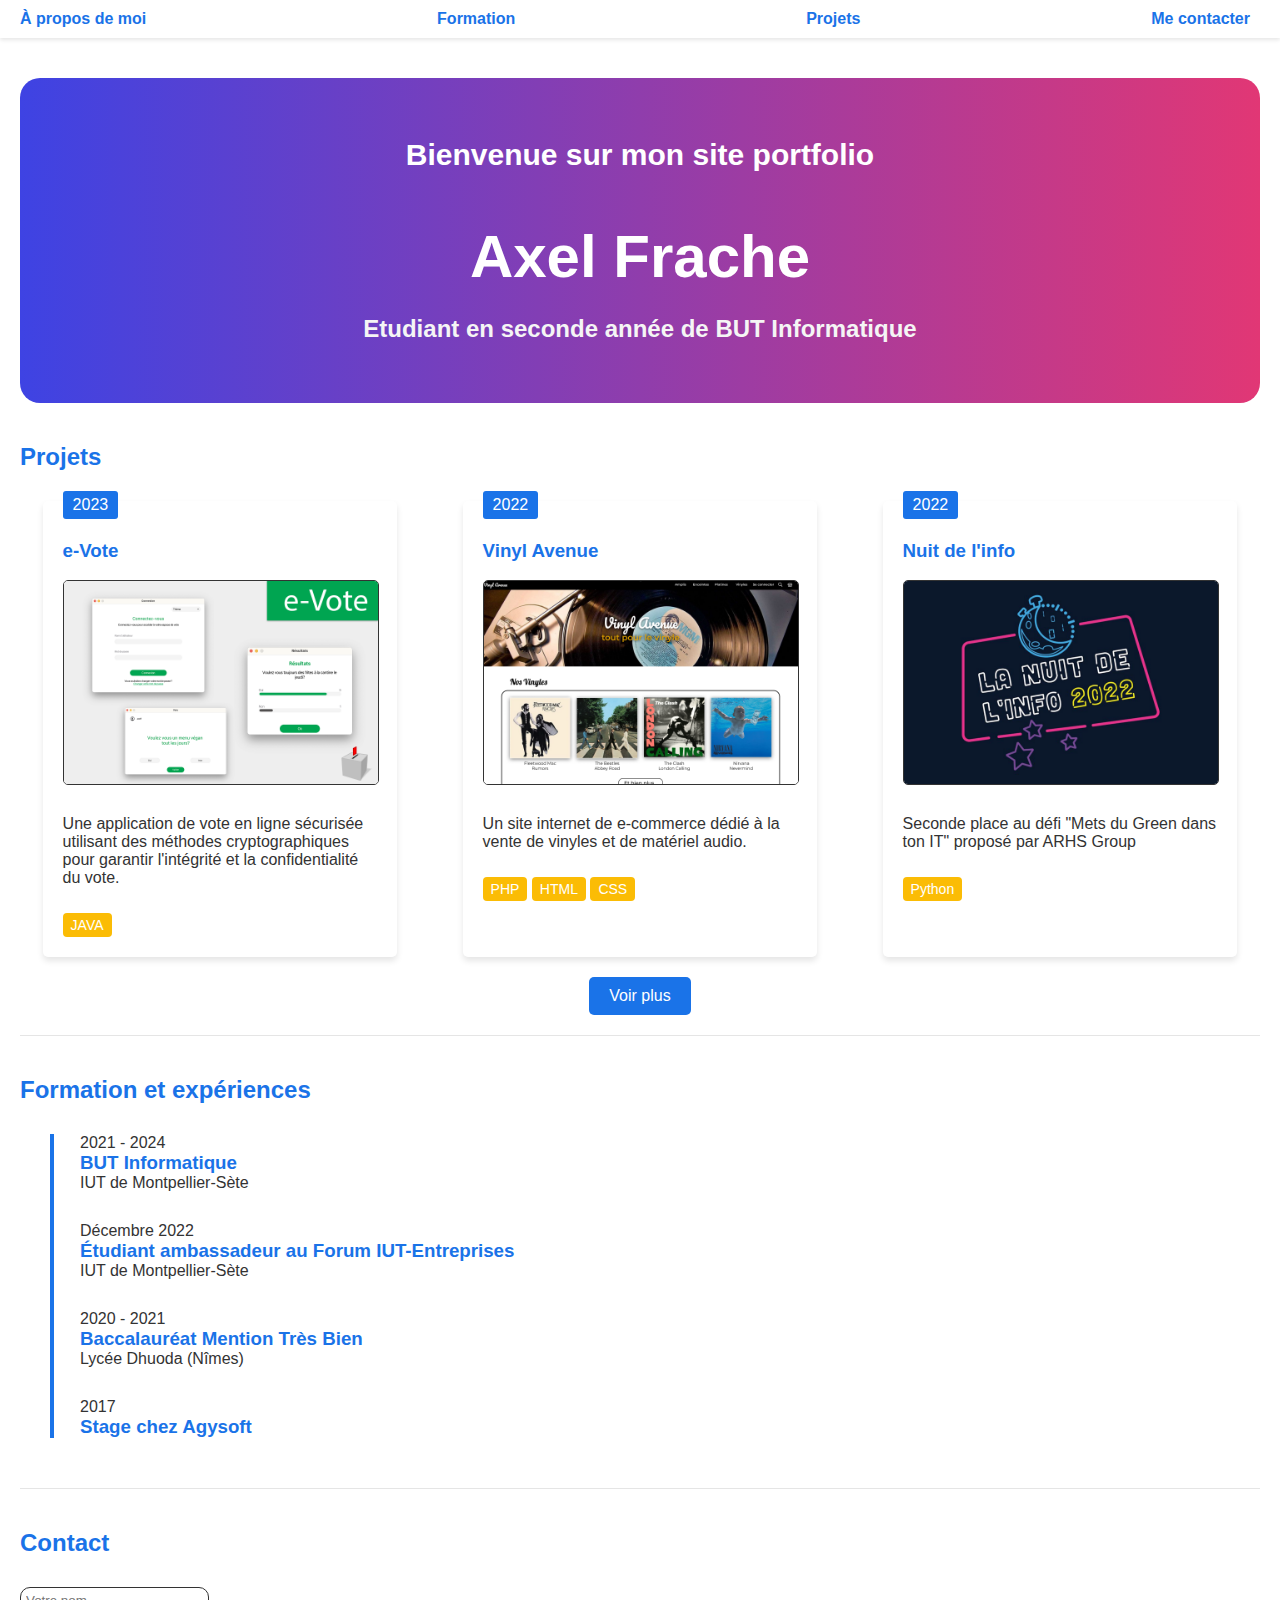
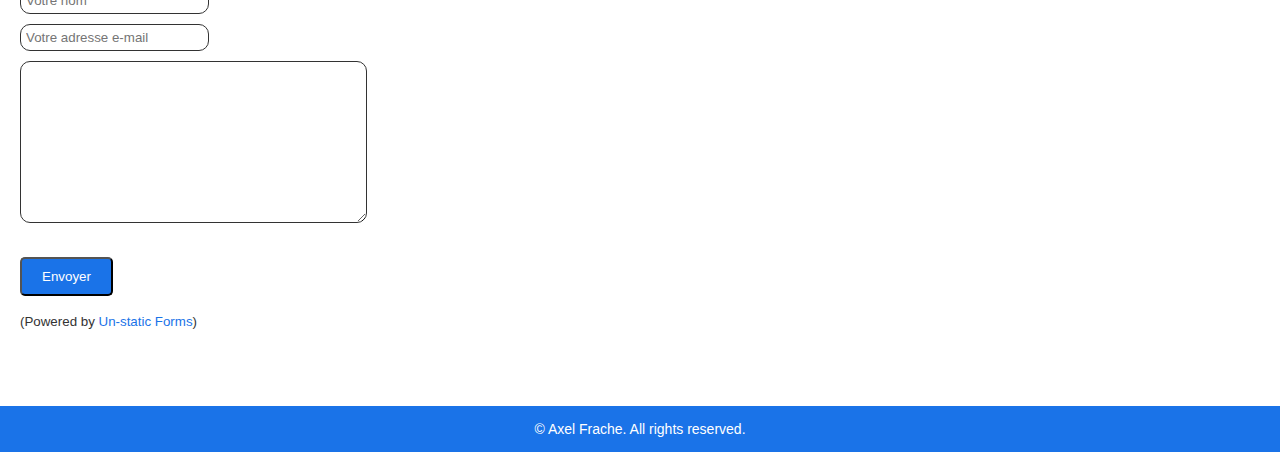
==== index.html @ 13c72c1a "Ajout gradient et améliorations design" ====
<!DOCTYPE html>
<html lang="fr">
<head>
    <meta charset="UTF-8">
    <meta name="viewport" content="width=device-width, initial-scale=1.0">
    <title>Axel Frache - Portfolio</title>
    <link rel="stylesheet" href="css/styles.css">
    <script src="https://cdnjs.cloudflare.com/ajax/libs/jquery/2.0.2/jquery.min.js"></script>
</head>
<body>
<header>
    <nav>
        <a href="AboutMe.html">À propos de moi</a>
        <a href="#formations">Formation</a>
        <a href="projets.html">Projets</a>
        <a href="#contact">Me contacter</a>
    </nav>
</header>
<section id="welcome-banner">
    <h1>Bienvenue sur mon site portfolio</h1>
    <h2>Axel Frache</h2>
    <h3>Etudiant en seconde année de BUT Informatique</h3>
    <div id="trail" class="trail"></div>
</section>
<main>
    <!-- Projets -->
    <section id="projets">
        <h2>Projets</h2>
        <div class="projects-container">
            <div href="e-vote.html" class="project-card">
                <span class = "year">2023</span>
                <a href="e-Vote.html">
                    <h3>e-Vote</h3>
                    <img src="Ressources/img/e-VoteProjet/evote.png" alt="e-Vote">
                </a>
                <p>Une application de vote en ligne sécurisée utilisant des méthodes cryptographiques pour garantir l'intégrité et la confidentialité du vote.</p>
                <span class="tag">JAVA</span>
            </div>
            <div class="project-card">
                <span class = "year">2022</span>
                <a href="VinyleAvenue.html">
                    <h3>Vinyl Avenue</h3>
                    <img src="Ressources/img/VinyleAvenue/vinyleAvenue.png" alt="Vinyl Avenue">
                </a>
                <p>Un site internet de e-commerce dédié à la vente de vinyles et de matériel audio.</p>
                <span class="tag">PHP</span>
                <span class="tag">HTML</span>
                <span class="tag">CSS</span>
            </div>
            <div class="project-card">
                <span class = "year">2022</span>
                <a href="ndi.html">
                    <h3>Nuit de l'info</h3>
                    <img src="Ressources/img/ndi.png" alt="Nuit de l'info">
                </a>
                <p>Seconde place au défi "Mets du Green dans ton IT" proposé par ARHS Group</p>
                <span class="tag">Python</span>
            </div>
        </div>
        <div class="center">
            <a href="projets.html" class="btn-voir-plus">Voir plus</a>
        </div>
    </section>


    <!-- Formations -->
    <section id="formations">
        <h2>Formation et expériences</h2>
        <ul class="timeline">
            <li class="timeline-item">
                <span>2021 - 2024</span>
                <h3>BUT Informatique</h3>
                <ul>IUT de Montpellier-Sète</ul>
            </li>
            <li class="timeline-item">
                <span>Décembre 2022</span>
                <h3>Étudiant ambassadeur au Forum IUT-Entreprises</h3>
                <ul>IUT de Montpellier-Sète</ul>
            </li>
            <li class="timeline-item">
                <span >2020 - 2021</span>
                <h3>Baccalauréat Mention Très Bien</h3>
                <ul>Lycée Dhuoda (Nîmes)</ul>
            </li>
            <li class="timeline-item">
                <span>2017</span>
                <h3>Stage chez Agysoft</h3>
            </li>
        </ul>
    </section>
    <!-- Contact -->
    <section id="contact">
        <h2>Contact</h2>
        <form method="post" action="https://forms.un-static.com/forms/984bf20e35344838d46da8d8a4b1711d3fb1aeea">
            <div class="mb-3">
                <div class="input-group">
                    <span class="input-group-text"><i class="fa fa-user"></i></span>
                    <input id="name" name="name" placeholder="Votre nom" type="text" required="required" class="form-control">
                </div>
            </div>
            <div class="mb-3">
                <div class="input-group">
                    <span class="input-group-text"><i class="fa fa-envelope"></i></span>
                    <input id="email" name="email" placeholder="Votre adresse e-mail" type="text" required="required" class="form-control">
                </div>
            </div>
            <div class="mb-3">
                <textarea id="message" name="message" cols="40" rows="10" required="required" class="form-control"></textarea>
            </div>
            <div class="mb-3">
                <button name="submit" type="submit" class="btn btn-primary" id="sendBtn">Envoyer</button>
            </div>
        </form>
        <div>
            <p><small>(Powered by <a rel="nofollow" href="https://un-static.com/" target="_blank">Un-static Forms</a>)</small></p>
        </div>
    </section>

</main>
<footer>
    <div class="footer-content">
        &copy; <?php echo date("Y"); ?> Axel Frache. All rights reserved.
    </div>
</footer>
<script>
    document.querySelectorAll('a[href^="#"]').forEach(anchor => {
        anchor.addEventListener('click', function (e) {
            e.preventDefault();

            document.querySelector(this.getAttribute('href')).scrollIntoView({
                behavior: 'smooth'
            });
        });
    });

    const welcomeBanner = document.getElementById('welcome-banner');

    var colors = [[62,35,255],
        [60,255,60],
        [255,35,98],
        [45,175,230],
        [255,0,255],
        [255,128,0]];


    var step = 0;
    //color table indices for:
    // current color left
    // next color left
    // current color right
    // next color right
    var colorIndices = [0,1,2,3];

    //transition speed
    var gradientSpeed = 0.002;

    function updateGradient() {

        if ( $===undefined ) return;

        var c0_0 = colors[colorIndices[0]];
        var c0_1 = colors[colorIndices[1]];
        var c1_0 = colors[colorIndices[2]];
        var c1_1 = colors[colorIndices[3]];

        var istep = 1 - step;
        var r1 = Math.round(istep * c0_0[0] + step * c0_1[0]);
        var g1 = Math.round(istep * c0_0[1] + step * c0_1[1]);
        var b1 = Math.round(istep * c0_0[2] + step * c0_1[2]);
        var color1 = "rgb("+r1+","+g1+","+b1+")";

        var r2 = Math.round(istep * c1_0[0] + step * c1_1[0]);
        var g2 = Math.round(istep * c1_0[1] + step * c1_1[1]);
        var b2 = Math.round(istep * c1_0[2] + step * c1_1[2]);
        var color2 = "rgb("+r2+","+g2+","+b2+")";

        $('#welcome-banner').css({
            background: "-webkit-gradient(linear, left top, right top, from("+color1+"), to("+color2+"))"}).css({
            background: "-moz-linear-gradient(left, "+color1+" 0%, "+color2+" 100%)"});

        step += gradientSpeed;
        if ( step >= 1 )
        {
            step %= 1;
            colorIndices[0] = colorIndices[1];
            colorIndices[2] = colorIndices[3];

            //pick two new target color indices
            //do not pick the same as the current one
            colorIndices[1] = ( colorIndices[1] + Math.floor( 1 + Math.random() * (colors.length - 1))) % colors.length;
            colorIndices[3] = ( colorIndices[3] + Math.floor( 1 + Math.random() * (colors.length - 1))) % colors.length;

        }
    }

    setInterval(updateGradient,10);

</script>
</body>
</html>
---- css/styles.css ----
/* Variables de couleurs */
:root {
    --primary-color: #1a73e8; /* Bleu Google */
    --secondary-color: #fbbc05; /* Jaune Google */
    --success-color: #34a853; /* Vert Google */
    --danger-color: #ea4335; /* Rouge Google */
    --background: #ffffff; /* Blanc */
    --text-color: #333;
}

/* Styles généraux */
body {
    font-family: -apple-system, BlinkMacSystemFont, Segoe UI, Helvetica, Arial, sans-serif, Apple Color Emoji, Segoe UI Emoji;
    background-color: var(--background);
    color: var(--text-color);
    margin: 0;
    padding: 0;
}

section:not(#welcome-banner) h2 {
    padding-bottom: 10px;
    margin-bottom: 20px;
    color: var(--primary-color);
}

a {
    color: var(--primary-color);
    text-decoration: none;
}

/* Navigation */
nav {
    background-color: var(--background);
    padding: 10px 20px;
    display: flex;
    justify-content: space-between;
    align-items: center;
    box-shadow: 0 2px 4px rgba(0, 0, 0, 0.1);
}

nav a {
    color: var(--primary-color);
    margin-right: 10px;
    font-weight: bold;
    transition: color 0.3s;
}

nav a:hover {
    color: var(--secondary-color);
}

/* Sections */
section {
    margin: 40px 20px;
    padding-bottom: 20px;
    border-bottom: 1px solid rgba(0, 0, 0, 0.1); /* Ajoute une bordure inférieure légère */
}
section:last-of-type {
    border-bottom: none; /* Supprime la bordure pour la dernière section */
}

ul {
    list-style-type: none;
    padding: 0;
}

li {
    margin-bottom: 20px;
}

/* Projets */
#projets img {
    max-width: 100%;
    height: auto;
    border: 1px solid var(--text-color);
    margin-bottom: 10px;
}

/* Arrondir les bords des éléments de formulaire */
#contact .form-control {
    border-radius: 10px;
}

input, textarea {
    margin-bottom: 10px;
    border: 1px solid var(--text-color);
    padding: 5px;
}

.form button {
    background-color: var(--primary-color);
    color: var(--background);
    border: none;
    padding: 10px;
    cursor: pointer;
    transition: 0.3s;
}

.form button:hover {
    background-color: #0056b3;
}

/* Frise chronologique */
.timeline {
    position: relative;
}

.timeline::before {
    content: "";
    position: absolute;
    top: 0;
    bottom: 0;
    left: 30px;
    width: 4px;
    background-color: var(--primary-color);
}

.timeline-item {
    padding-left: 60px;
    position: relative;
    margin-bottom: 30px;
}

.timeline-item .date {
    position: absolute;
    top: 0;
    left: 0;
    width: 50px;
    font-weight: bold;
    color: var(--danger-color);
    text-align: right;
}

.timeline-item h3 {
    margin: 0;
    color: var(--primary-color);
}

/* Bannière de bienvenue */
#welcome-banner {
    color: var(--background);
    text-align: center;
    top: 0;
    left: 0;
    right: 0;
    padding: 40px 0;
    background-image: linear-gradient(to right, var(--primary-color), rgba(0, 0, 255, 0.3));
    border-radius: 20px;
}

#welcome-banner h1 {
    margin-bottom: 20px;
    font-size: 30px;
}

#welcome-banner h2 {
    font-size: 60px; /* Ajustez la taille du texte selon vos préférences */
    font-weight: bold;
    color: white; /* Ajustez la couleur du texte si vous le souhaitez */
    margin-bottom: 10px;
}

h3{
    transition: color 0.3s;
}

#projets h3:hover{
    color: var(--secondary-color);
}

#welcome-banner h3 {
    font-size: 24px; /* Ajustez la taille du texte selon vos préférences */
    margin-bottom: 20px;
    color: whitesmoke;
}



#welcome-banner p {
    padding: 10px 20px;
    display: flex;
    justify-content: space-between;
    align-items: center;
    max-width: 800px;
    margin: 0 auto;
    font-size: 18px;
    line-height: 1.6;
    text-align: justify;
    color: var(--background);
}

/* Projets */
.projects-container {
    display: flex;
    flex-wrap: wrap;
    justify-content: space-around;
    gap: 20px;
}

.project-card {
    width: calc(27% - 20px);
    background-color: var(--background);
    padding: 20px;
    box-shadow: 0 4px 6px rgba(0, 0, 0, 0.1);
    border-radius: 5px;
    position: relative;

}

.project-card img {
    max-width: 100%;
    height: auto;
    border: 1px solid var(--text-color);
    margin-bottom: 10px;
    border-radius: 5px;
}

.year {
    position: absolute;
    top: -10px;
    left: 20px;
    background-color: var(--primary-color);
    color: var(--background);
    padding: 5px 10px;
    border-radius: 3px;
}

.tag {
    display: inline-block;
    padding: 4px 8px;
    background-color: var(--secondary-color);
    color: white;
    font-size: 14px;
    border-radius: 4px;
    margin-top: 10px;
}

/* Footer */
footer {
    background-color: var(--primary-color);
    padding: 15px 0;
    text-align: center;
    color: var(--background);

}

.footer-content {
    max-width: 800px;
    margin: 0 auto;
    font-size: 14px;
}

.screen img{
    cursor: pointer;
    max-width: 25%;
    height: auto;
    margin-bottom: 10px;
}


.btn-voir-plus {
    display: inline-block;
    background-color: var(--primary-color);
    color: var(--background);
    padding: 10px 20px;
    border-radius: 5px;
    text-decoration: none;
    transition: 0.3s;
    margin: 20px auto 0;
    text-align: center;
    border : none;
}

.btn-voir-plus:hover {
    background-color: #0056b3;
}

.center {
    text-align: center;
}

.screenAvenue img{
    margin: 15px;
    max-width: 25%;
    height: auto;
    border: 1px solid var(--text-color);
    border-radius: 5px;
    cursor: pointer;
}

.carousel {
    position: relative;
    display: flex;
    justify-content: center;
    align-items: center;
}

.carousel img {
    display: none;
    max-width: 20%; /* Modifiez cette valeur selon vos préférences */
    max-height: 20%; /* Modifiez cette valeur selon vos préférences */
    height: auto;
}


.carousel-button {
    position: absolute;
    background-color: transparent;
    border: none;
    font-size: 2rem;
    color: #555;
    cursor: pointer;
    z-index: 1;
}

.prev {
    left: 10px;
}

.next {
    right: 10px;
}

.prev,
.next {
    cursor: pointer;
    position: absolute;
    top: 50%;
    transform: translateY(-50%);
    font-size: 2rem;
    color: #000;
    opacity: 0.6;
    transition: opacity 0.3s;
}

.prev:hover,
.next:hover {
    opacity: 1;
}

/* Modifier la largeur du bouton "Envoyer" */
#contact #sendBtn{
    background-color: var(--primary-color);
    color: var(--background);
    padding: 10px 20px;
    border-radius: 5px;
    text-decoration: none;
    transition: 0.3s;
    margin: 20px auto 0;
}

#contact #sendBtn:hover{
    background-color: #0056b3;
    cursor : pointer;
}

.social-icons {

    height: auto;
    display: flex;
    justify-content: space-between;
    width: 100px;
    margin-top: 1rem;
}

.social-button {
    display: inline-flex;
    justify-content: center;
    align-items: center;
    background-color: #f1f1f1;
    border: none;
    border-radius: 4px;
    padding: 12px;
    margin-right: 8px;
    cursor: pointer;
    text-decoration: none;
}

.social-button:last-child {
    margin-right: 0;
}

.social-button:hover {
    background-color: #e0e0e0;
}

.social-icon {
    width: 80px;
    height: auto;
    margin: 0 auto;
}

.lightbox {
    display: none;
    position: fixed;
    z-index: 9999;
    left: 0;
    top: 0;
    width: 100%;
    height: 100%;
    background-color: rgba(0, 0, 0, 0.8);
    align-items: center;
    justify-content: center;
}

.lightbox-img {
    max-width: 90%;
    max-height: 90%;
    margin: auto;
}

.close-lightbox {
    position: absolute;
    top: 15px;
    right: 25px;
    font-size: 30px;
    font-weight: bold;
    color: white;
    cursor: pointer;
}

body.lightbox-open {
    overflow: hidden;
}

.lightbox-open main,
.lightbox-open header,
.lightbox-open footer {
    filter: blur(5px);
}
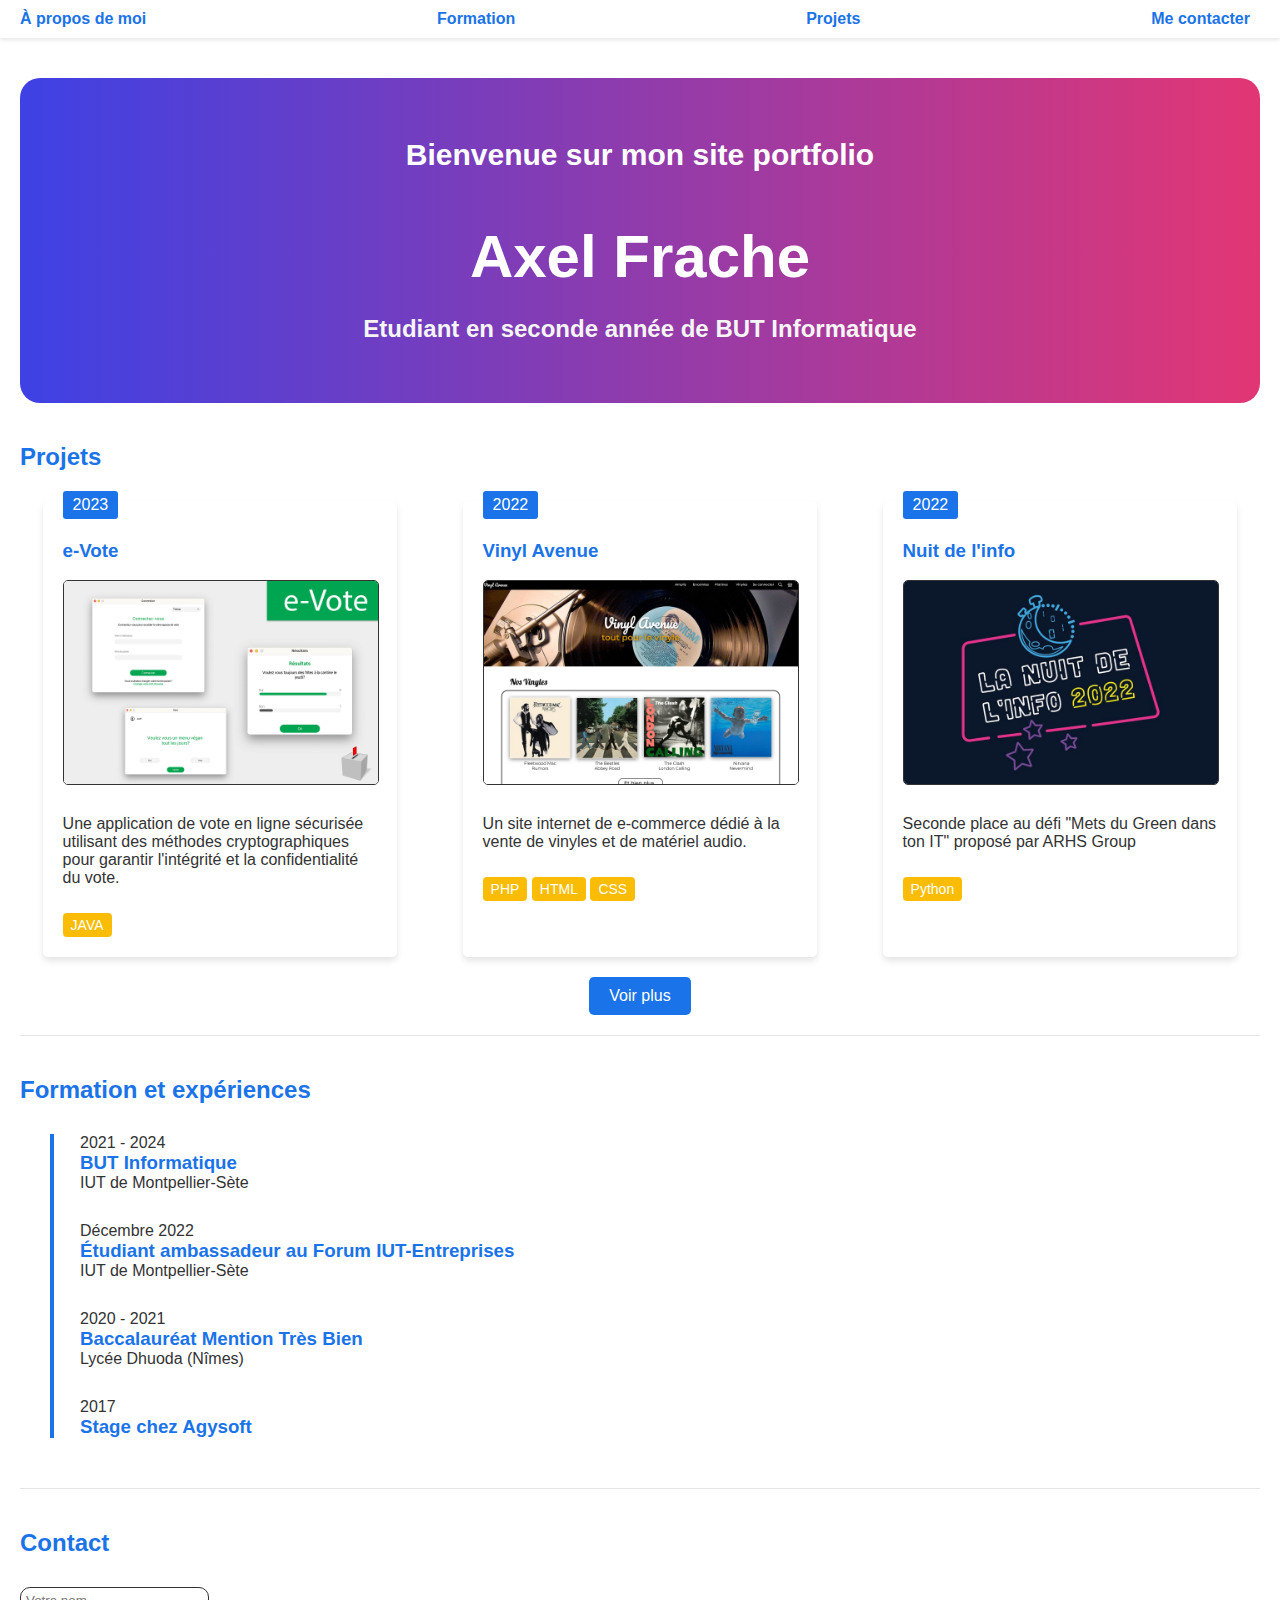
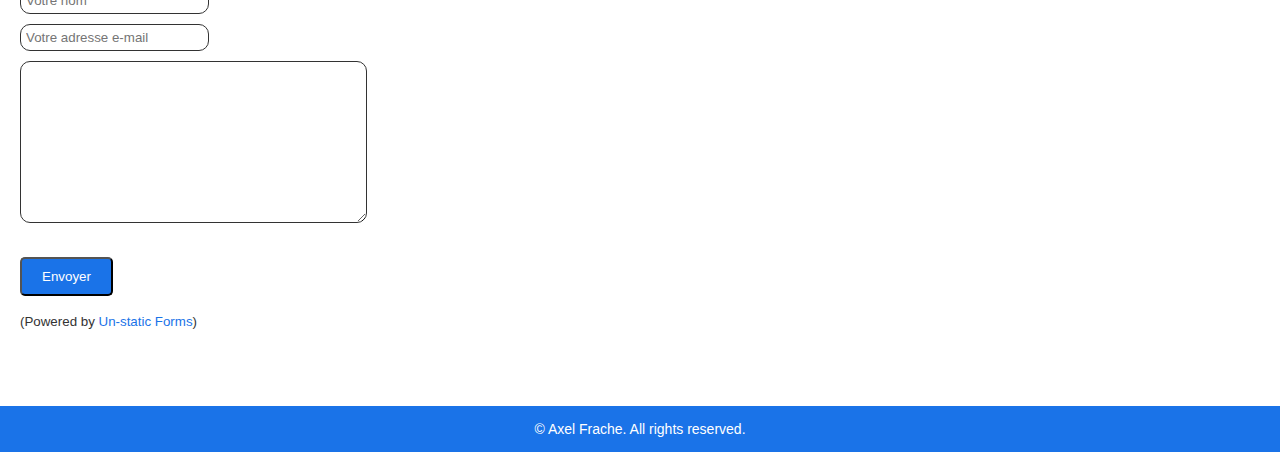
==== commit e4010254: "Refractor global" ====
--- a/index.html
+++ b/index.html
@@ -6,13 +6,14 @@
     <title>Axel Frache - Portfolio</title>
     <link rel="stylesheet" href="css/styles.css">
     <script src="https://cdnjs.cloudflare.com/ajax/libs/jquery/2.0.2/jquery.min.js"></script>
+    <script src="js/scripts.js"></script>
 </head>
 <body>
 <header>
     <nav>
         <a href="AboutMe.html">À propos de moi</a>
         <a href="#formations">Formation</a>
-        <a href="projets.html">Projets</a>
+        <a href="Projects.html">Projets</a>
         <a href="#contact">Me contacter</a>
     </nav>
 </header>
@@ -49,7 +50,7 @@
             </div>
             <div class="project-card">
                 <span class = "year">2022</span>
-                <a href="ndi.html">
+                <a href="NDI.html">
                     <h3>Nuit de l'info</h3>
                     <img src="Ressources/img/ndi.png" alt="Nuit de l'info">
                 </a>
@@ -58,7 +59,7 @@
             </div>
         </div>
         <div class="center">
-            <a href="projets.html" class="btn-voir-plus">Voir plus</a>
+            <a href="Projects.html" class="btn-voir-plus">Voir plus</a>
         </div>
     </section>
 
@@ -122,80 +123,6 @@
         &copy; <?php echo date("Y"); ?> Axel Frache. All rights reserved.
     </div>
 </footer>
-<script>
-    document.querySelectorAll('a[href^="#"]').forEach(anchor => {
-        anchor.addEventListener('click', function (e) {
-            e.preventDefault();
-
-            document.querySelector(this.getAttribute('href')).scrollIntoView({
-                behavior: 'smooth'
-            });
-        });
-    });
-
-    const welcomeBanner = document.getElementById('welcome-banner');
-
-    var colors = [[62,35,255],
-        [60,255,60],
-        [255,35,98],
-        [45,175,230],
-        [255,0,255],
-        [255,128,0]];
-
-
-    var step = 0;
-    //color table indices for:
-    // current color left
-    // next color left
-    // current color right
-    // next color right
-    var colorIndices = [0,1,2,3];
-
-    //transition speed
-    var gradientSpeed = 0.002;
-
-    function updateGradient() {
-
-        if ( $===undefined ) return;
-
-        var c0_0 = colors[colorIndices[0]];
-        var c0_1 = colors[colorIndices[1]];
-        var c1_0 = colors[colorIndices[2]];
-        var c1_1 = colors[colorIndices[3]];
-
-        var istep = 1 - step;
-        var r1 = Math.round(istep * c0_0[0] + step * c0_1[0]);
-        var g1 = Math.round(istep * c0_0[1] + step * c0_1[1]);
-        var b1 = Math.round(istep * c0_0[2] + step * c0_1[2]);
-        var color1 = "rgb("+r1+","+g1+","+b1+")";
-
-        var r2 = Math.round(istep * c1_0[0] + step * c1_1[0]);
-        var g2 = Math.round(istep * c1_0[1] + step * c1_1[1]);
-        var b2 = Math.round(istep * c1_0[2] + step * c1_1[2]);
-        var color2 = "rgb("+r2+","+g2+","+b2+")";
-
-        $('#welcome-banner').css({
-            background: "-webkit-gradient(linear, left top, right top, from("+color1+"), to("+color2+"))"}).css({
-            background: "-moz-linear-gradient(left, "+color1+" 0%, "+color2+" 100%)"});
-
-        step += gradientSpeed;
-        if ( step >= 1 )
-        {
-            step %= 1;
-            colorIndices[0] = colorIndices[1];
-            colorIndices[2] = colorIndices[3];
-
-            //pick two new target color indices
-            //do not pick the same as the current one
-            colorIndices[1] = ( colorIndices[1] + Math.floor( 1 + Math.random() * (colors.length - 1))) % colors.length;
-            colorIndices[3] = ( colorIndices[3] + Math.floor( 1 + Math.random() * (colors.length - 1))) % colors.length;
-
-        }
-    }
-
-    setInterval(updateGradient,10);
-
-</script>
 </body>
 </html>
 
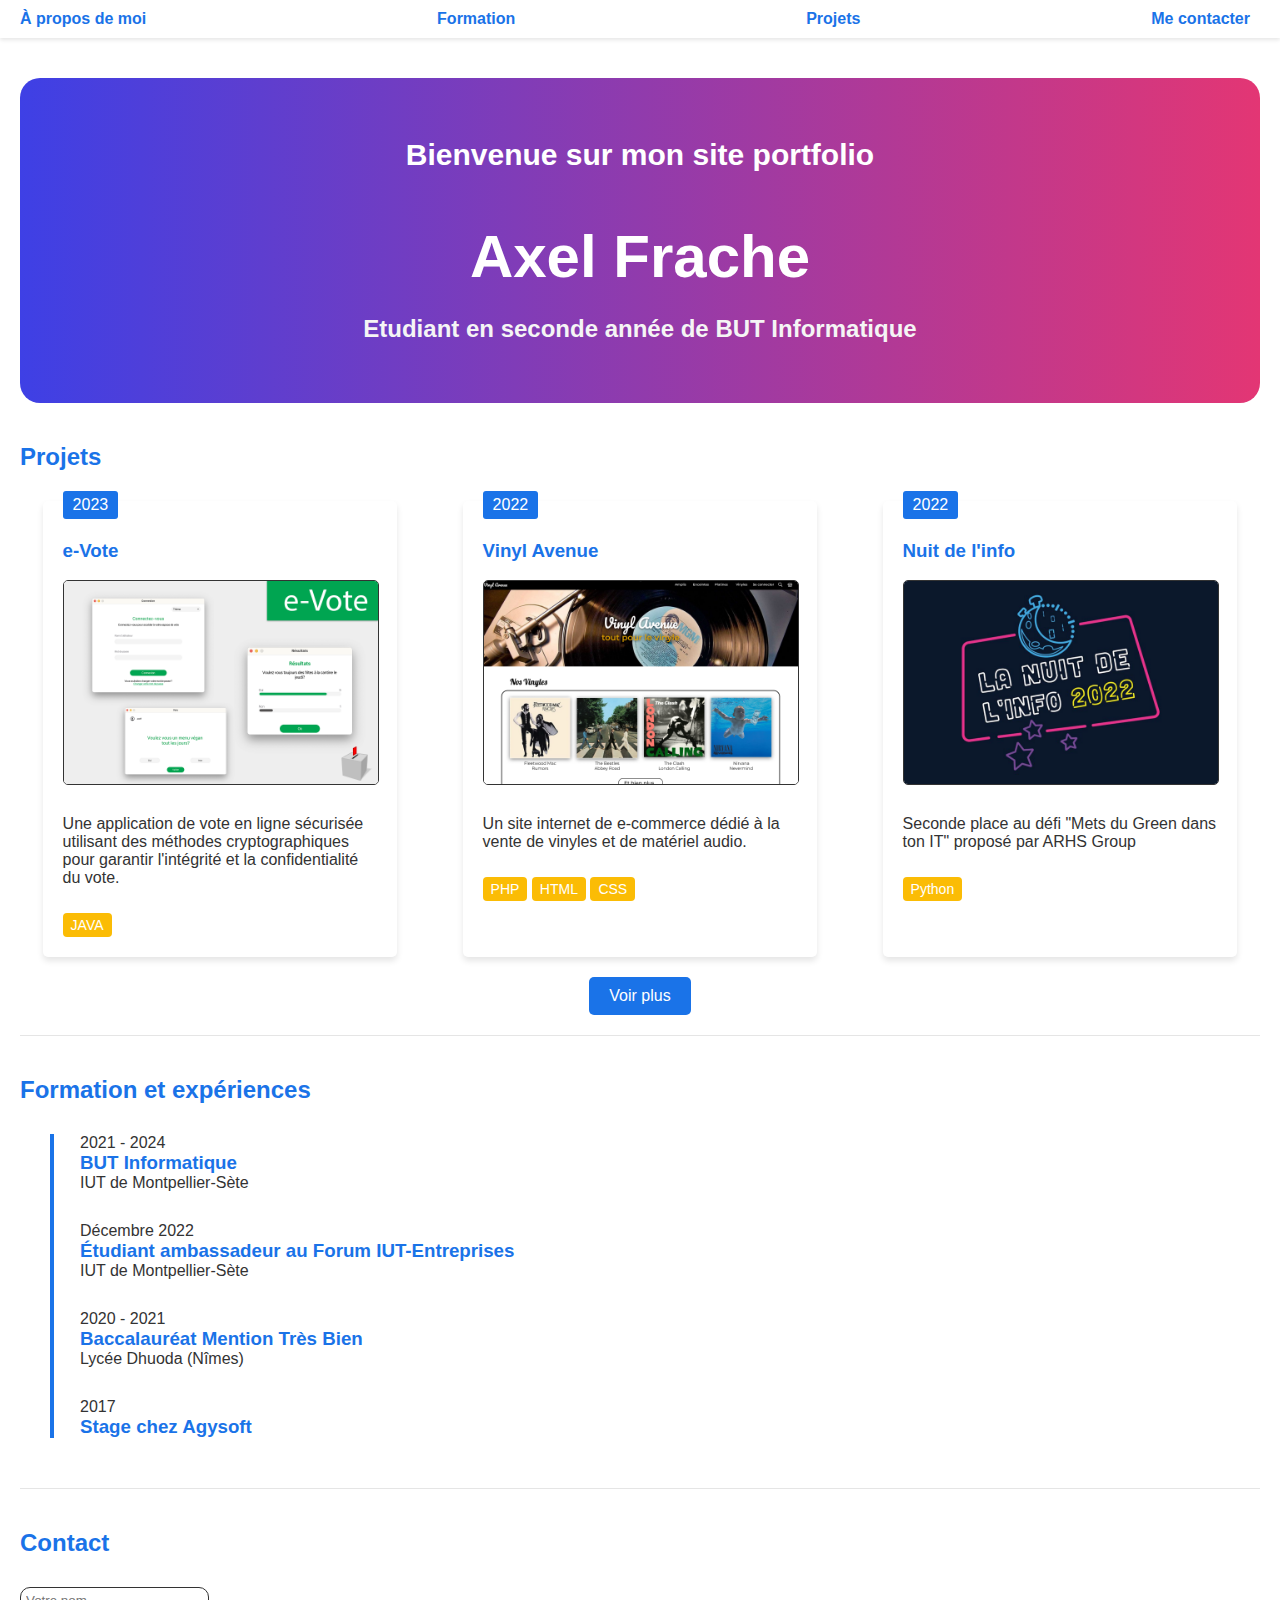
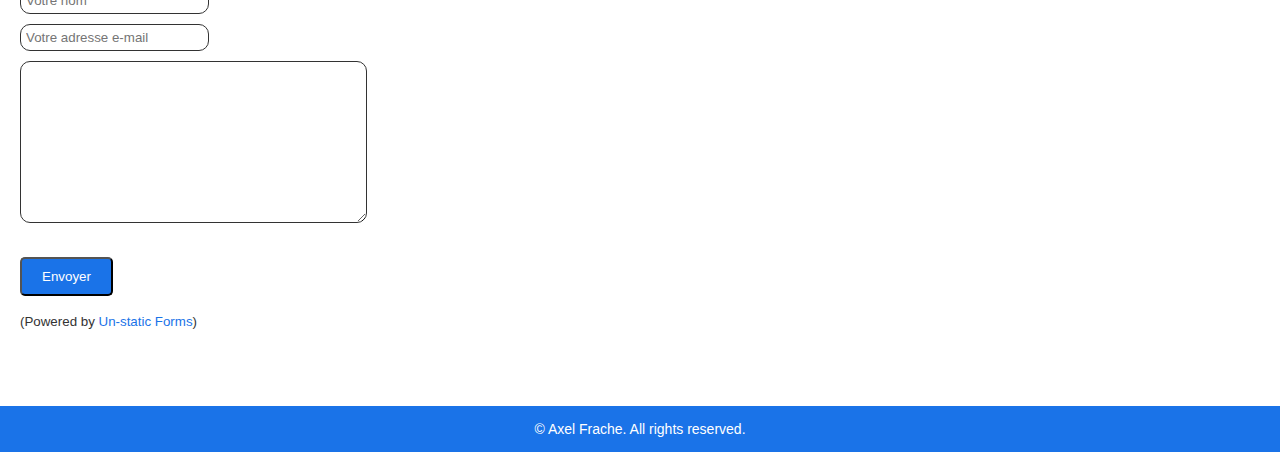
==== commit 11cb8e04: "Refractor v2" ====
--- a/index.html
+++ b/index.html
@@ -123,6 +123,104 @@
         &copy; <?php echo date("Y"); ?> Axel Frache. All rights reserved.
     </div>
 </footer>
+<script>
+    document.querySelectorAll('a[href^="#"]').forEach(anchor => {
+        anchor.addEventListener('click', function (e) {
+            e.preventDefault();
+
+            document.querySelector(this.getAttribute('href')).scrollIntoView({
+                behavior: 'smooth'
+            });
+        });
+    });
+
+    const welcomeBanner = document.getElementById('welcome-banner');
+
+    var colors = [[62,35,255],
+        [60,255,60],
+        [255,35,98],
+        [45,175,230],
+        [255,0,255],
+        [255,128,0]];
+
+
+    var step = 0;
+
+    var colorIndices = [0,1,2,3];
+
+    var gradientSpeed = 0.002;
+
+    function updateGradient() {
+
+        if ( $===undefined ) return;
+
+        var c0_0 = colors[colorIndices[0]];
+        var c0_1 = colors[colorIndices[1]];
+        var c1_0 = colors[colorIndices[2]];
+        var c1_1 = colors[colorIndices[3]];
+
+        var istep = 1 - step;
+        var r1 = Math.round(istep * c0_0[0] + step * c0_1[0]);
+        var g1 = Math.round(istep * c0_0[1] + step * c0_1[1]);
+        var b1 = Math.round(istep * c0_0[2] + step * c0_1[2]);
+        var color1 = "rgb("+r1+","+g1+","+b1+")";
+
+        var r2 = Math.round(istep * c1_0[0] + step * c1_1[0]);
+        var g2 = Math.round(istep * c1_0[1] + step * c1_1[1]);
+        var b2 = Math.round(istep * c1_0[2] + step * c1_1[2]);
+        var color2 = "rgb("+r2+","+g2+","+b2+")";
+
+        $('#welcome-banner').css({
+            background: "-webkit-gradient(linear, left top, right top, from("+color1+"), to("+color2+"))"}).css({
+            background: "-moz-linear-gradient(left, "+color1+" 0%, "+color2+" 100%)"});
+
+        step += gradientSpeed;
+        if ( step >= 1 )
+        {
+            step %= 1;
+            colorIndices[0] = colorIndices[1];
+            colorIndices[2] = colorIndices[3];
+
+            colorIndices[1] = ( colorIndices[1] + Math.floor( 1 + Math.random() * (colors.length - 1))) % colors.length;
+            colorIndices[3] = ( colorIndices[3] + Math.floor( 1 + Math.random() * (colors.length - 1))) % colors.length;
+
+        }
+    }
+
+    setInterval(updateGradient,10);
+
+    const lightbox = document.getElementById('lightbox');
+    const lightboxImg = document.getElementById('lightboxImg');
+    const closeLightbox = document.getElementById('closeLightbox');
+
+    document.querySelectorAll('.screen img').forEach(img => {
+        img.addEventListener('click', function () {
+            lightbox.style.display = 'flex';
+            lightboxImg.src = this.src;
+            document.body.classList.add('lightbox-open');
+        });
+    });
+
+    document.querySelectorAll('.screenAvenue img').forEach(img => {
+        img.addEventListener('click', function () {
+            lightbox.style.display = 'flex';
+            lightboxImg.src = this.src;
+            document.body.classList.add('lightbox-open');
+        });
+    });
+
+    closeLightbox.addEventListener('click', function () {
+        lightbox.style.display = 'none';
+        document.body.classList.remove('lightbox-open');
+    });
+
+    lightbox.addEventListener('click', function (e) {
+        if (e.target === lightbox) {
+            lightbox.style.display = 'none';
+            document.body.classList.remove('lightbox-open');
+        }
+    });
+</script>
 </body>
 </html>
 
--- a/css/styles.css
+++ b/css/styles.css
@@ -429,3 +429,6 @@
     filter: blur(5px);
 }
 
+#cvDl:hover{
+    text-decoration: underline;
+}
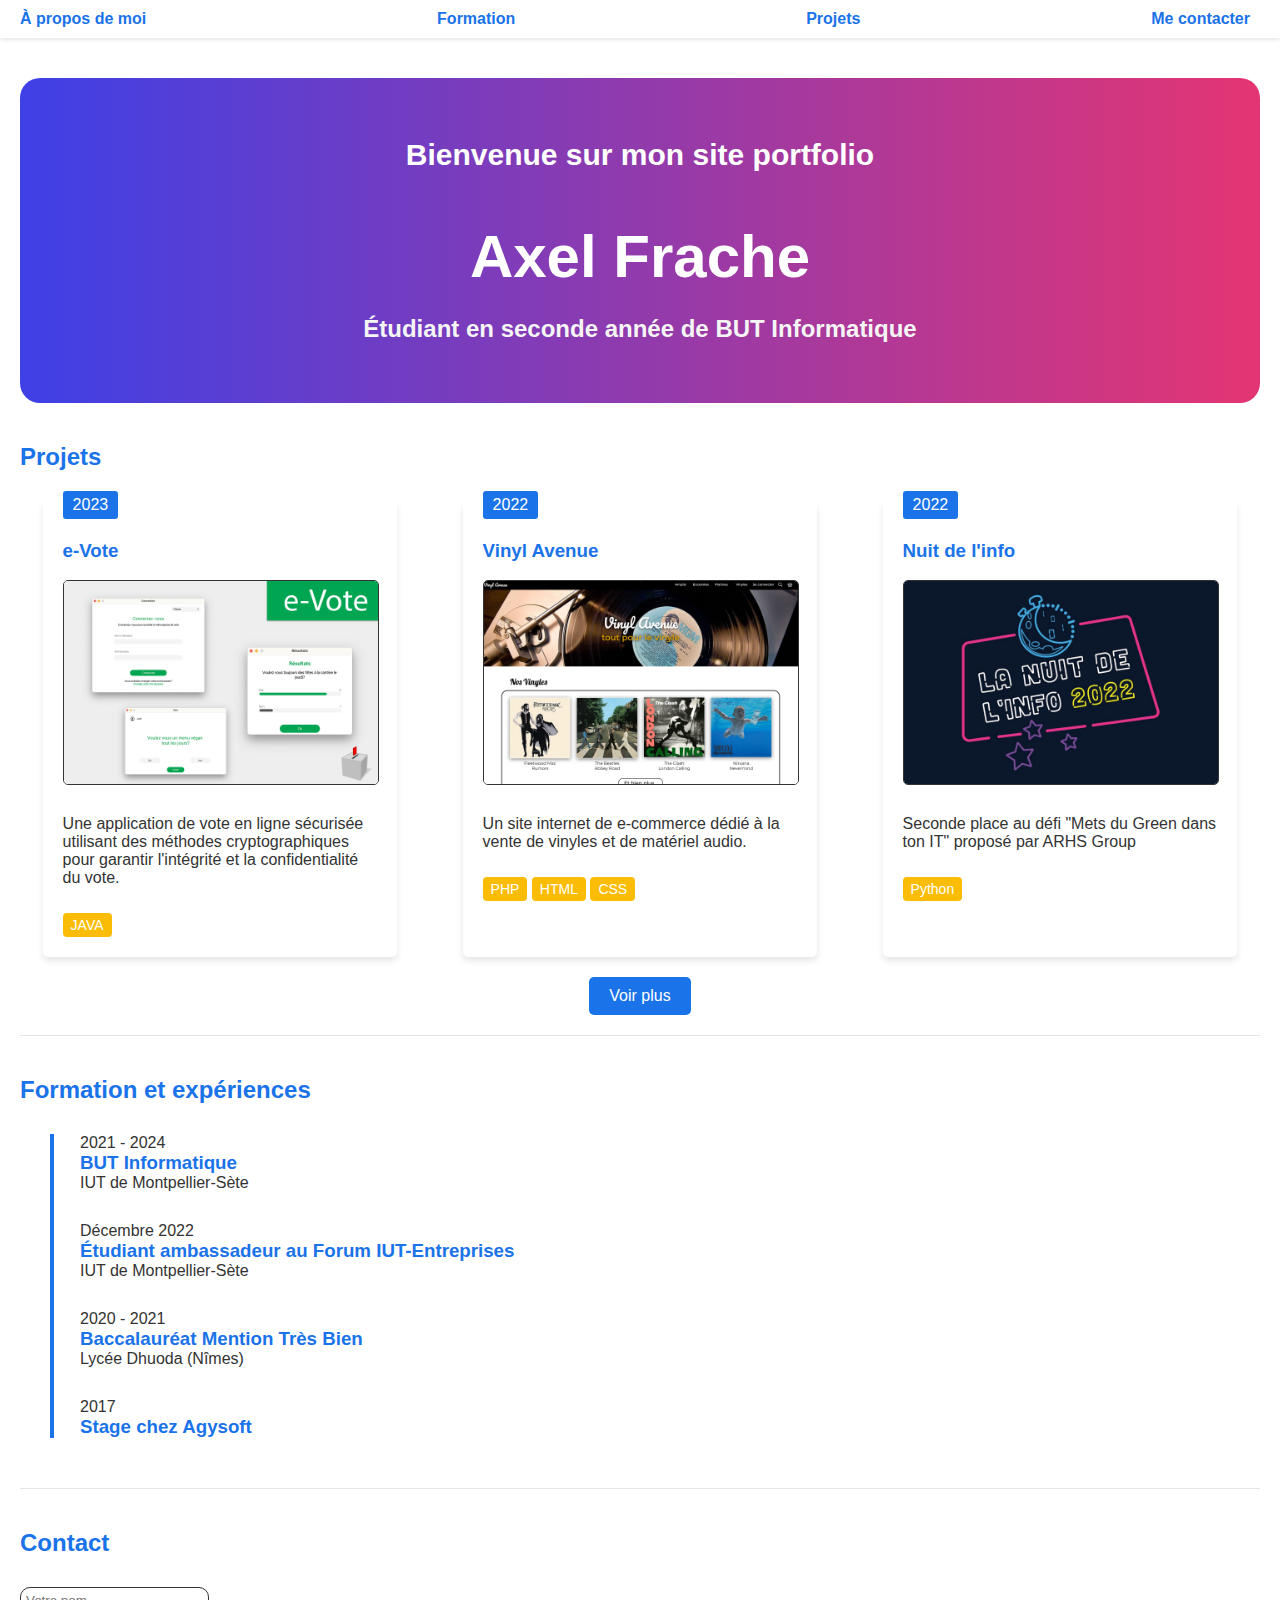
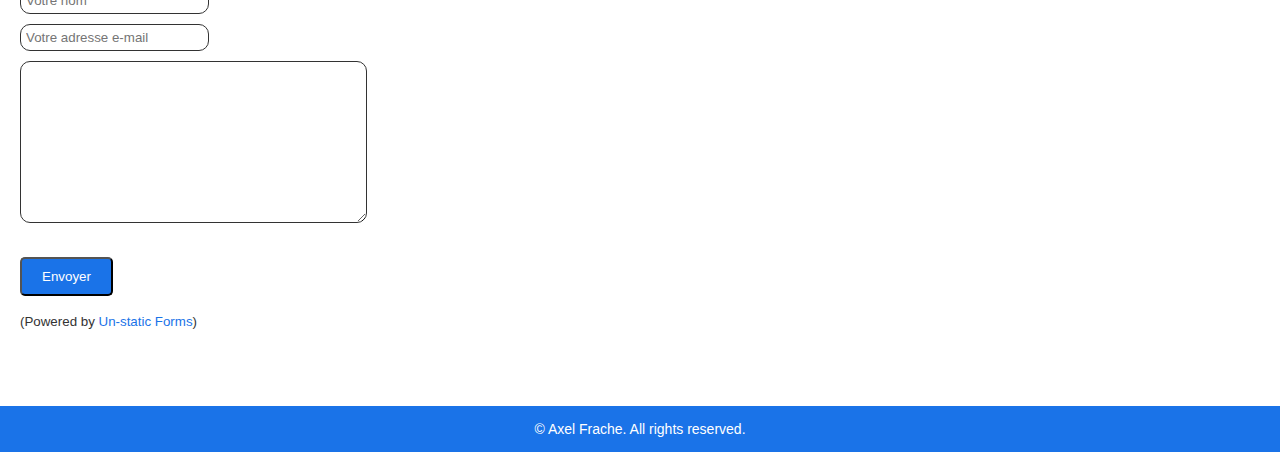
==== commit e34d1ac4: "Le sens du détail" ====
--- a/index.html
+++ b/index.html
@@ -20,7 +20,7 @@
 <section id="welcome-banner">
     <h1>Bienvenue sur mon site portfolio</h1>
     <h2>Axel Frache</h2>
-    <h3>Etudiant en seconde année de BUT Informatique</h3>
+    <h3>Étudiant en seconde année de BUT Informatique</h3>
     <div id="trail" class="trail"></div>
 </section>
 <main>
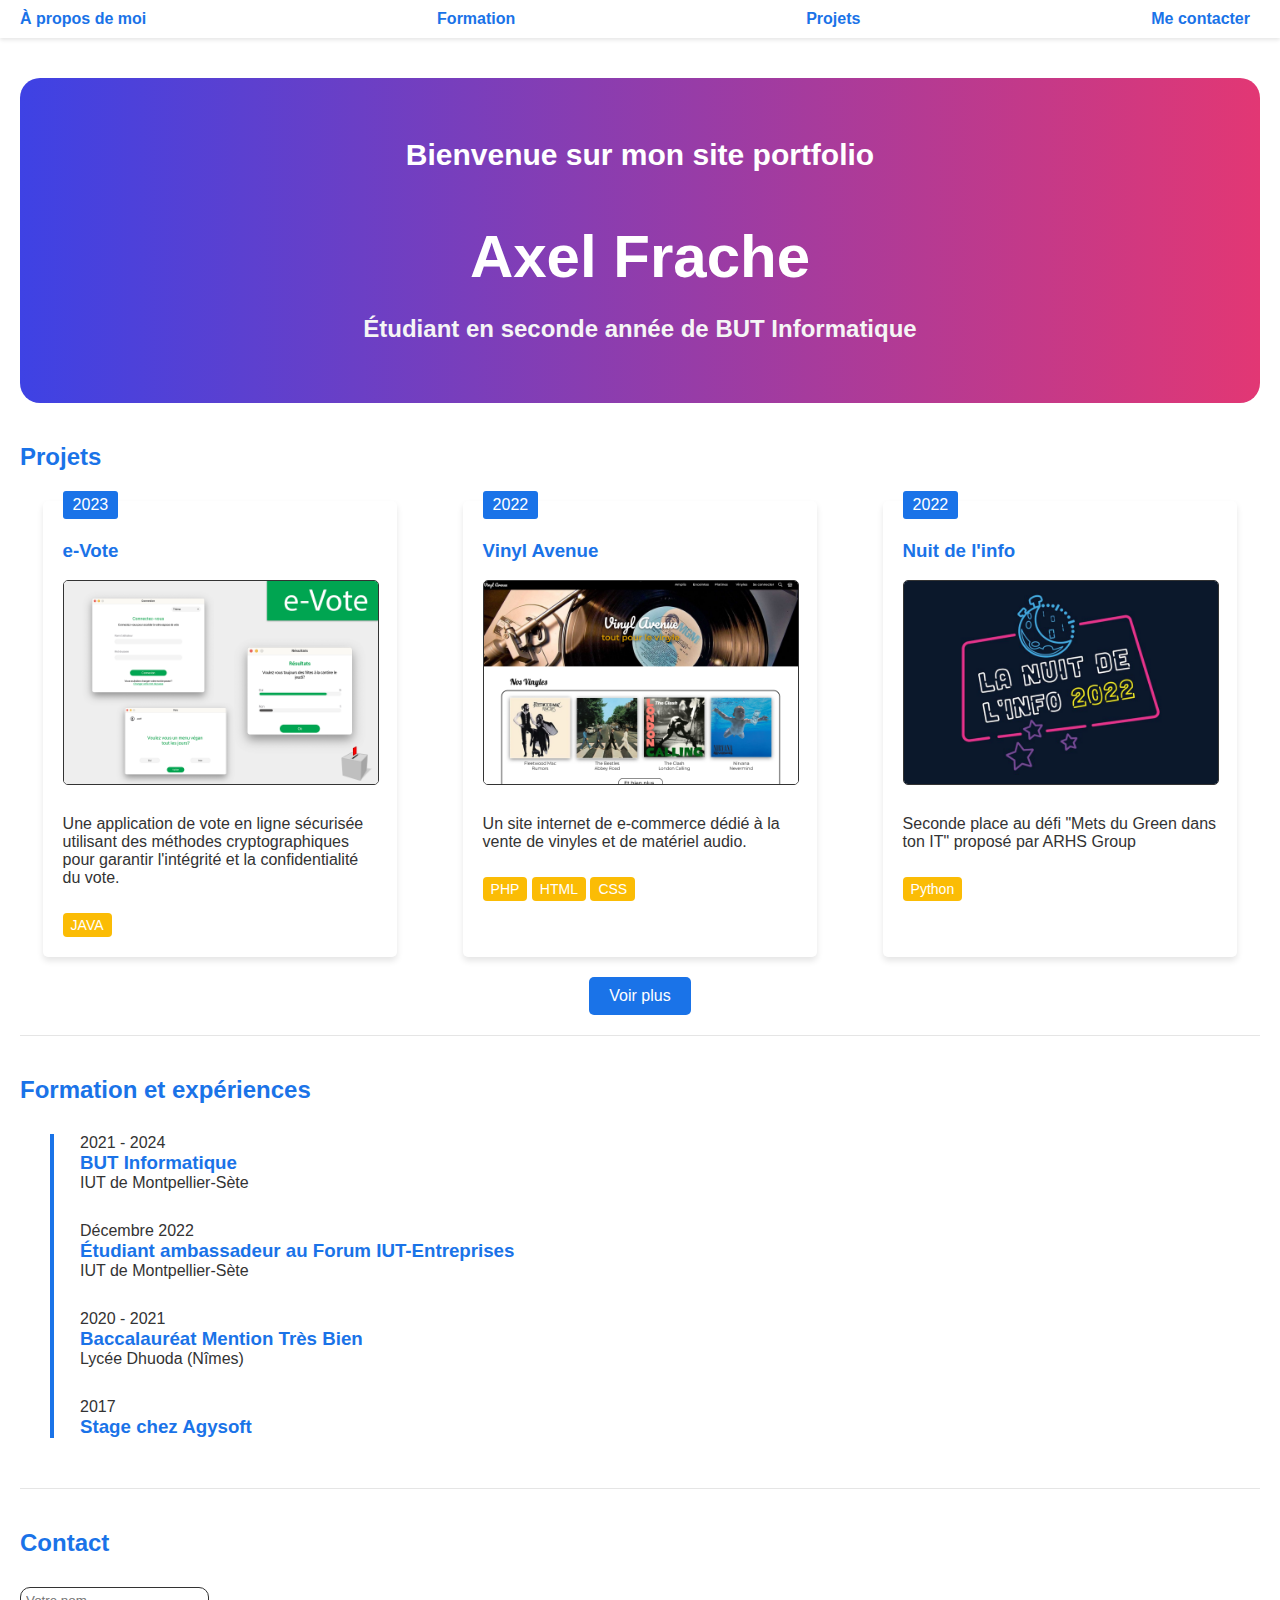
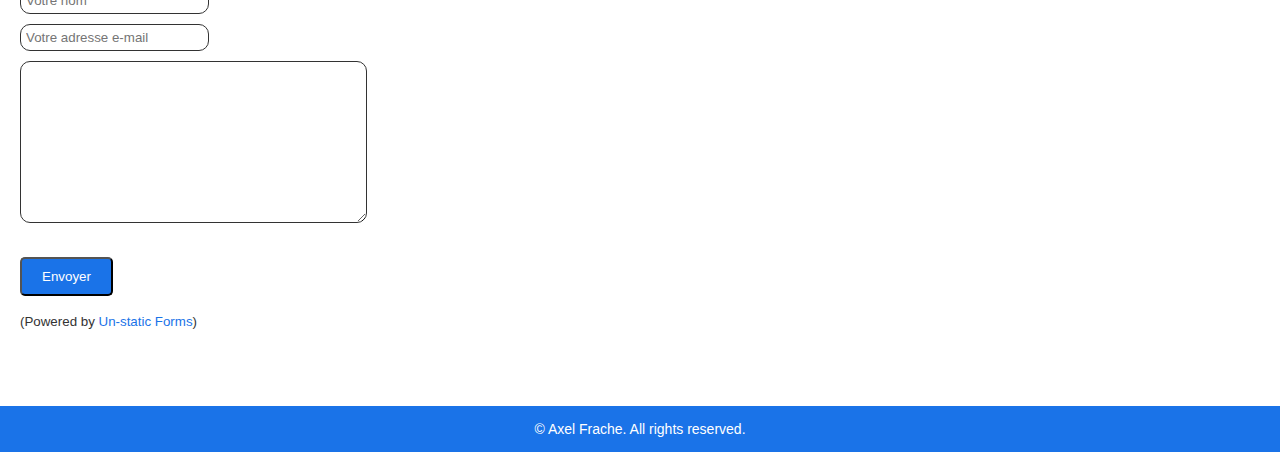
==== commit 738d8f74: "Correction eventlistener" ====
--- a/index.html
+++ b/index.html
@@ -183,7 +183,6 @@
 
             colorIndices[1] = ( colorIndices[1] + Math.floor( 1 + Math.random() * (colors.length - 1))) % colors.length;
             colorIndices[3] = ( colorIndices[3] + Math.floor( 1 + Math.random() * (colors.length - 1))) % colors.length;
-
         }
     }
 
@@ -193,33 +192,6 @@
     const lightboxImg = document.getElementById('lightboxImg');
     const closeLightbox = document.getElementById('closeLightbox');
 
-    document.querySelectorAll('.screen img').forEach(img => {
-        img.addEventListener('click', function () {
-            lightbox.style.display = 'flex';
-            lightboxImg.src = this.src;
-            document.body.classList.add('lightbox-open');
-        });
-    });
-
-    document.querySelectorAll('.screenAvenue img').forEach(img => {
-        img.addEventListener('click', function () {
-            lightbox.style.display = 'flex';
-            lightboxImg.src = this.src;
-            document.body.classList.add('lightbox-open');
-        });
-    });
-
-    closeLightbox.addEventListener('click', function () {
-        lightbox.style.display = 'none';
-        document.body.classList.remove('lightbox-open');
-    });
-
-    lightbox.addEventListener('click', function (e) {
-        if (e.target === lightbox) {
-            lightbox.style.display = 'none';
-            document.body.classList.remove('lightbox-open');
-        }
-    });
 </script>
 </body>
 </html>
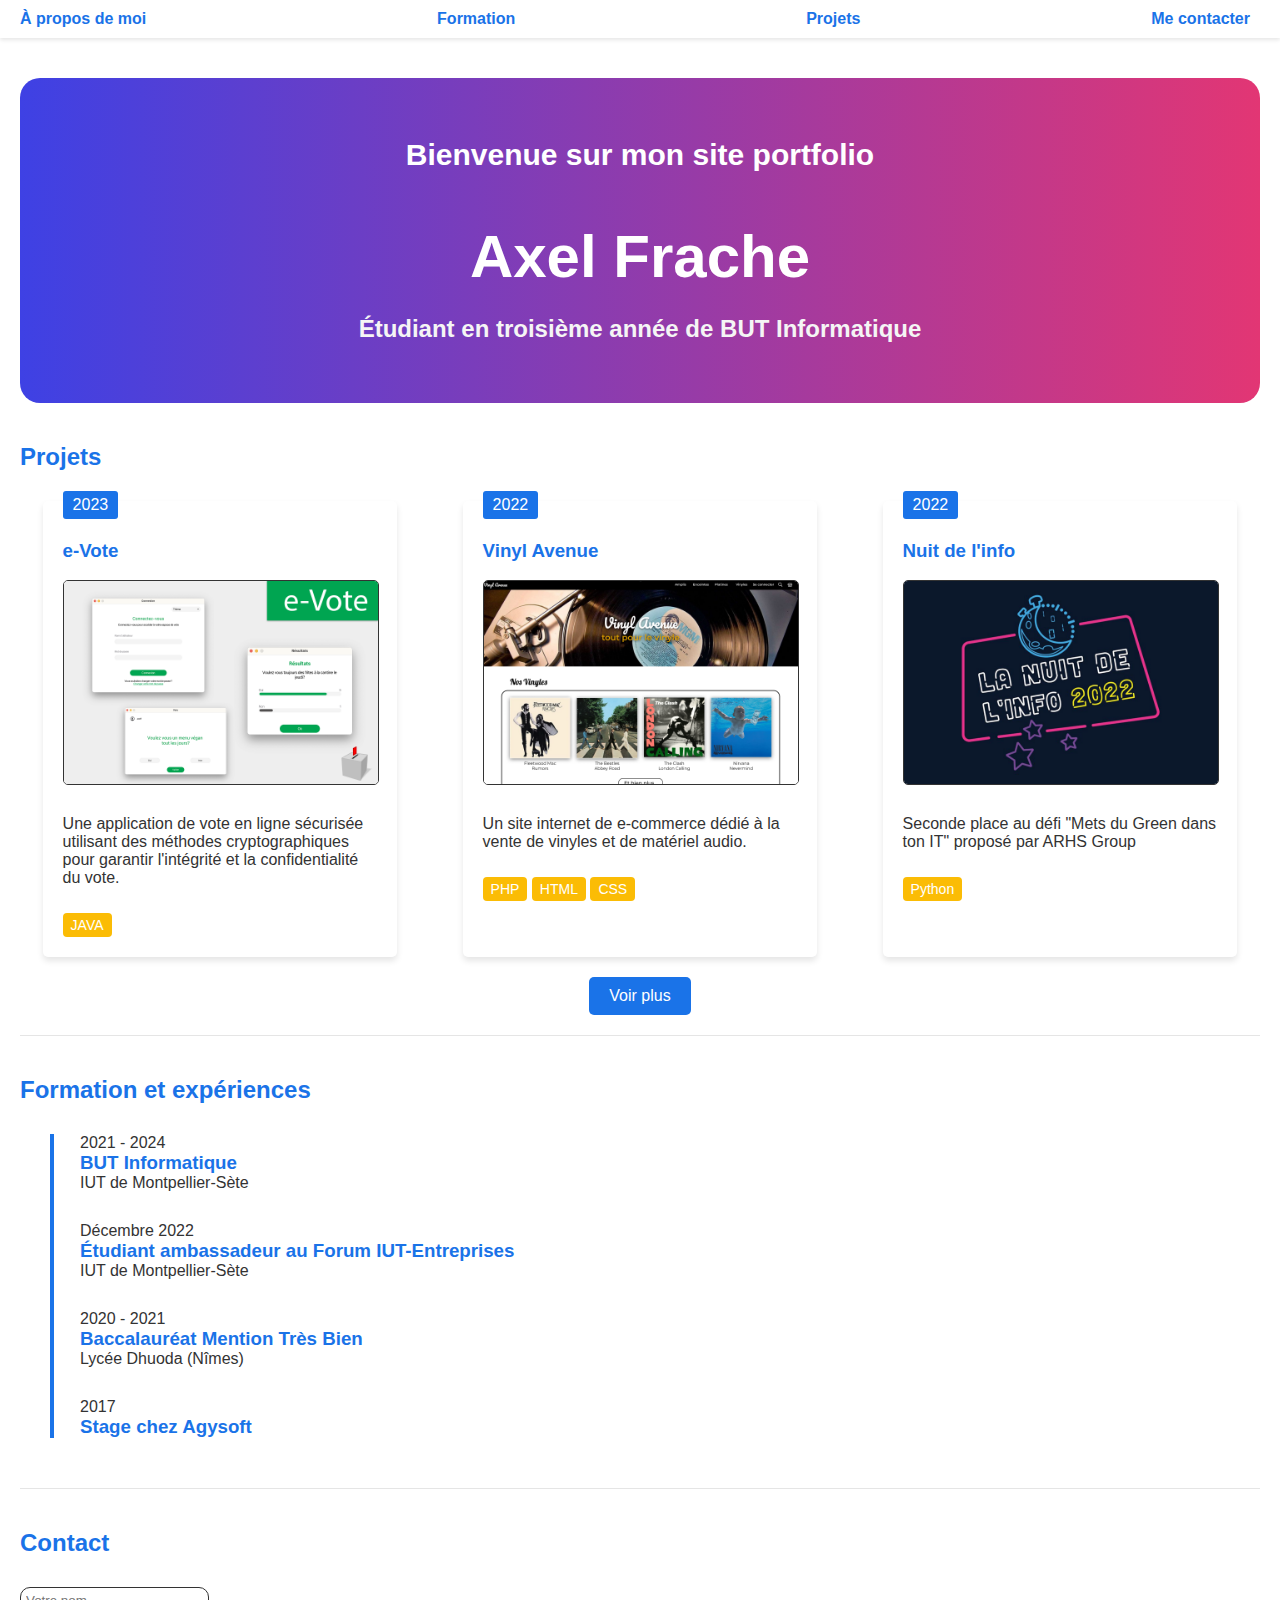
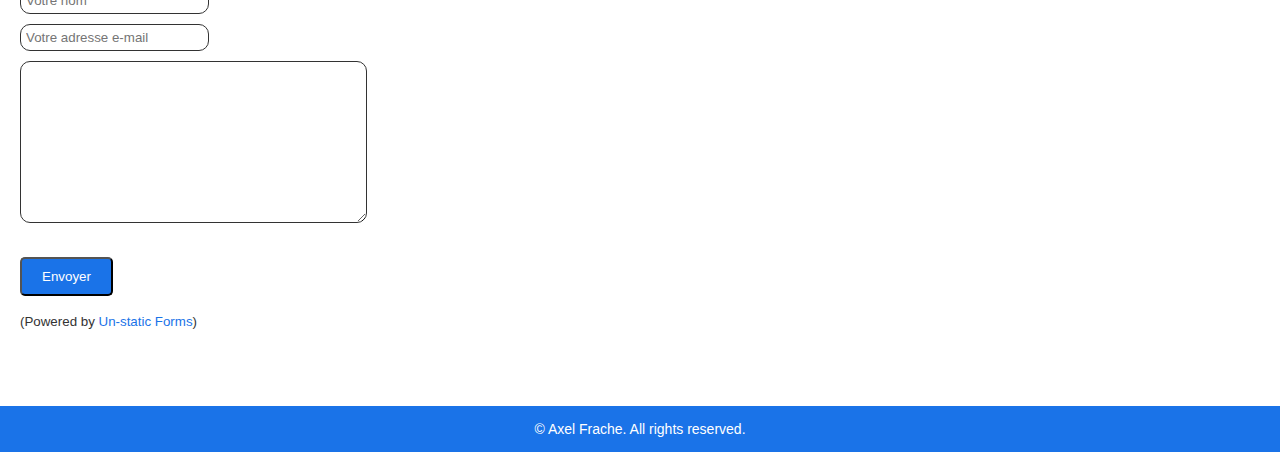
==== commit d28e647c: "Mise à jour des informations" ====
--- a/index.html
+++ b/index.html
@@ -20,7 +20,7 @@
 <section id="welcome-banner">
     <h1>Bienvenue sur mon site portfolio</h1>
     <h2>Axel Frache</h2>
-    <h3>Étudiant en seconde année de BUT Informatique</h3>
+    <h3>Étudiant en troisième année de BUT Informatique</h3>
     <div id="trail" class="trail"></div>
 </section>
 <main>
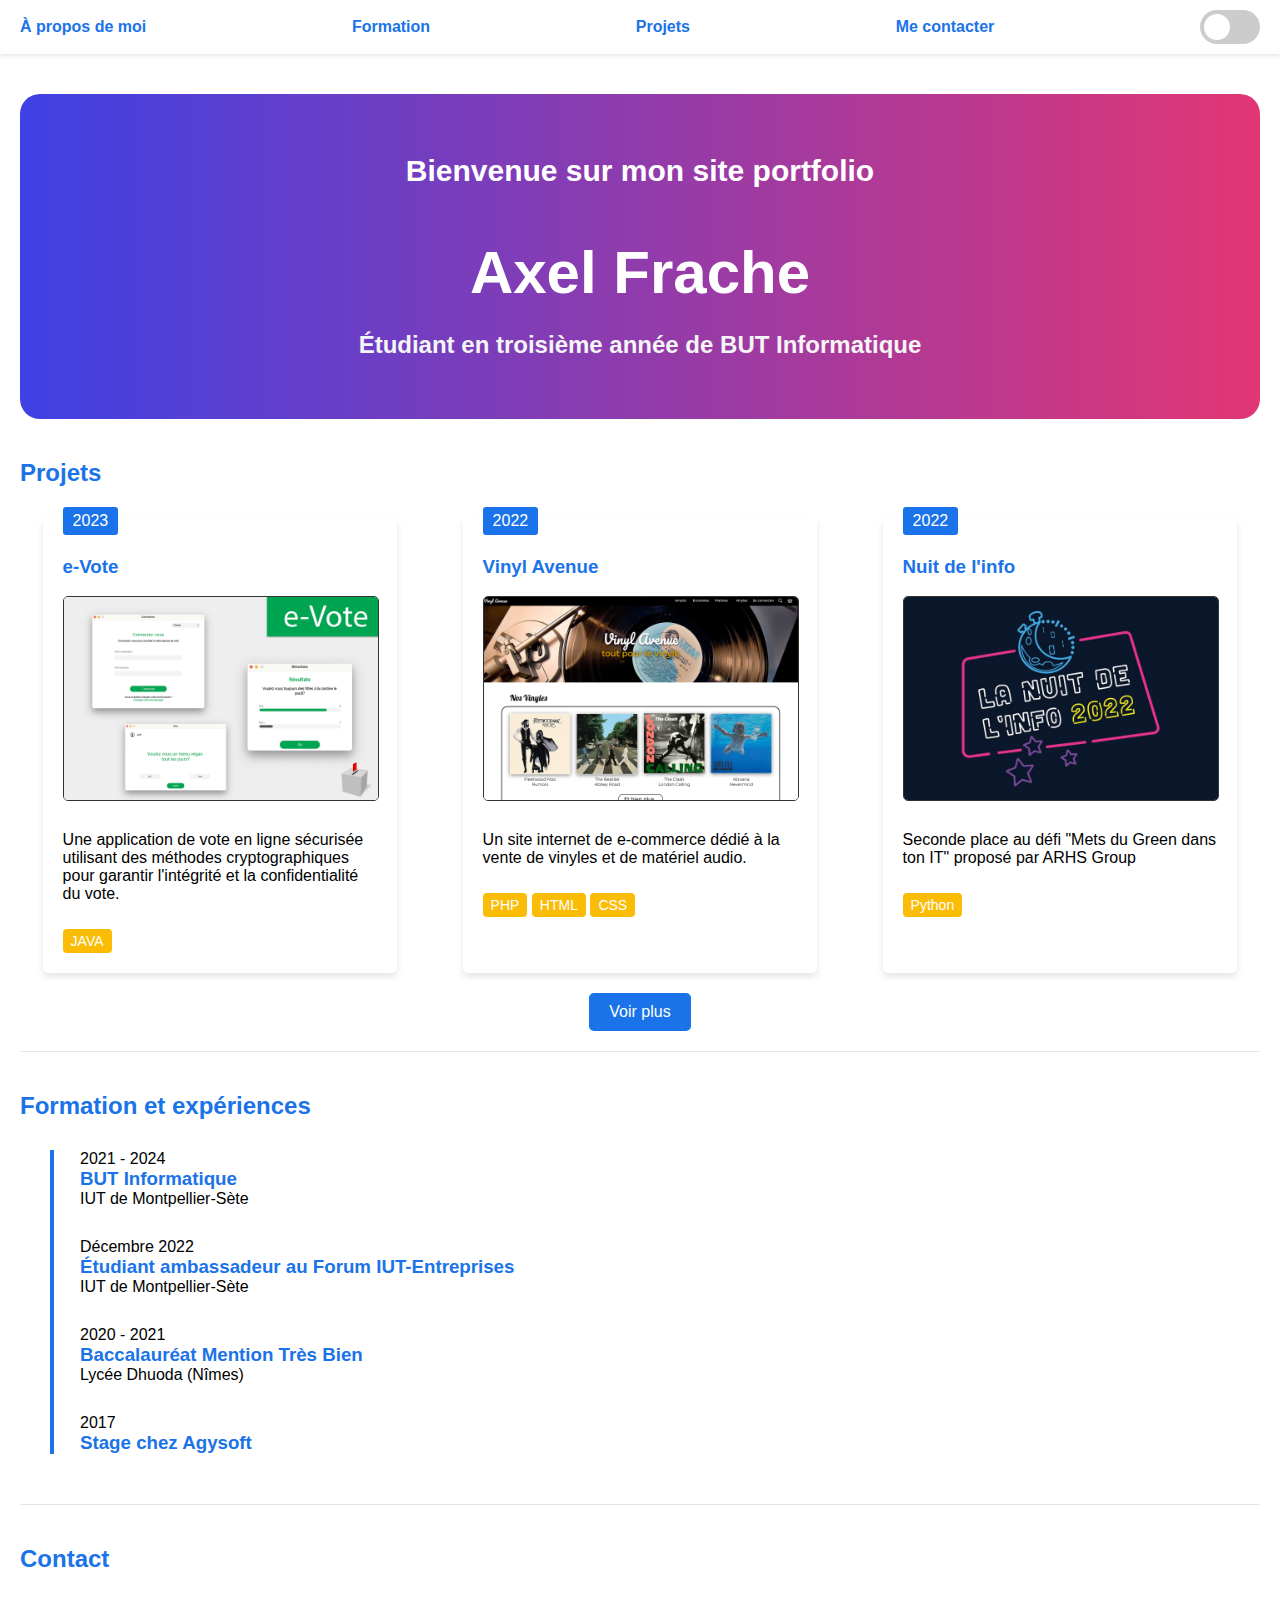
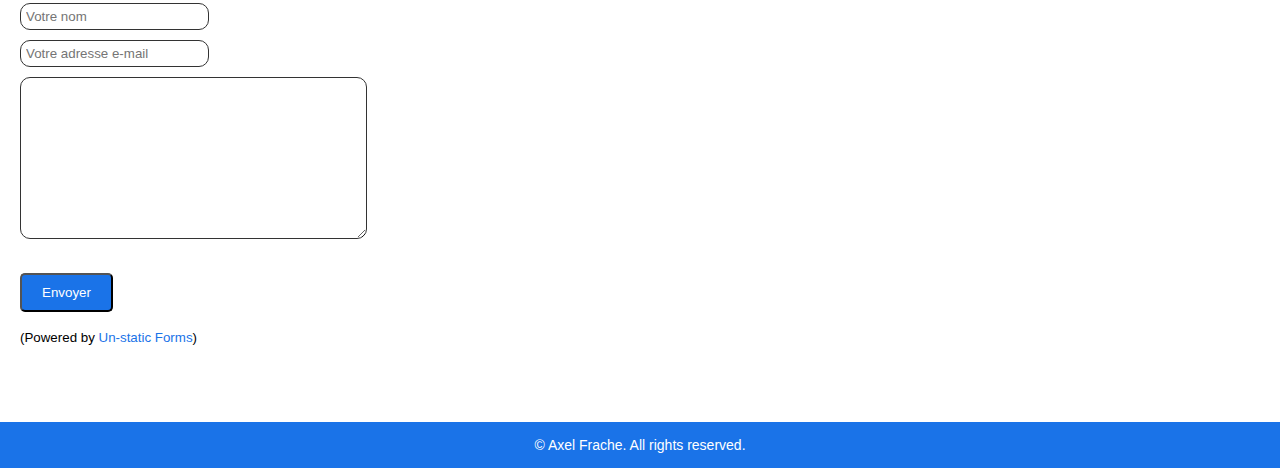
==== commit 3ed43acf: "Ajout d'un dark mode 🌙" ====
--- a/index.html
+++ b/index.html
@@ -15,6 +15,10 @@
         <a href="#formations">Formation</a>
         <a href="Projects.html">Projets</a>
         <a href="#contact">Me contacter</a>
+        <label class="switch">
+            <input type="checkbox" id="themeSwitch">
+            <span class="slider round"></span>
+        </label>
     </nav>
 </header>
 <section id="welcome-banner">
@@ -124,6 +128,7 @@
     </div>
 </footer>
 <script>
+
     document.querySelectorAll('a[href^="#"]').forEach(anchor => {
         anchor.addEventListener('click', function (e) {
             e.preventDefault();
--- a/css/styles.css
+++ b/css/styles.css
@@ -6,6 +6,7 @@
     --danger-color: #ea4335; /* Rouge Google */
     --background: #ffffff; /* Blanc */
     --text-color: #333;
+
 }
 
 /* Styles généraux */
@@ -48,6 +49,113 @@
 nav a:hover {
     color: var(--secondary-color);
 }
+
+/* Style du switch toggle */
+.switch {
+    position: relative;
+    display: inline-block;
+    width: 60px;
+    height: 34px;
+}
+
+.switch input {
+    opacity: 0;
+    width: 0;
+    height: 0;
+}
+
+.slider {
+    position: absolute;
+    cursor: pointer;
+    top: 0;
+    left: 0;
+    right: 0;
+    bottom: 0;
+    background-color: #ccc;
+    transition: .4s;
+}
+
+.slider:before {
+    position: absolute;
+    content: "";
+    height: 26px;
+    width: 26px;
+    left: 4px;
+    bottom: 4px;
+    background-color: white;
+    transition: .4s;
+}
+
+input:checked + .slider {
+    background-color: #2196F3;
+}
+
+input:checked + .slider:before {
+    transform: translateX(26px);
+}
+
+/* Arrondissement des bords du slider */
+.slider.round {
+    border-radius: 34px;
+}
+
+.slider.round:before {
+    border-radius: 50%;
+}
+
+/* Couleurs pour le mode dark */
+:root {
+    --primary-bg: #fff;
+    --primary-txt: #000;
+}
+
+/* Couleur de fond et couleur du texte de la section contact en mode sombre */
+.dark-mode #contact {
+    background-color: #333; /* Ou toute autre couleur sombre de votre choix */
+    color: #fff; /* Ou toute autre couleur claire de votre choix */
+}
+
+/* Couleur de fond et couleur du texte des champs de saisie et de la zone de texte en mode sombre */
+.dark-mode #contact input,
+
+.dark-mode #contact textarea {
+    background-color: #555; /* Ou toute autre couleur sombre de votre choix */
+    color: #fff; /* Ou toute autre couleur claire de votre choix */
+    border: 1px solid #777; /* Changer la couleur de la bordure si nécessaire */
+}
+
+/* Couleur de fond du bouton d'envoi en mode sombre */
+.dark-mode #contact button {
+    background-color: #555; /* Ou toute autre couleur sombre de votre choix */
+    color: #fff; /* Ou toute autre couleur claire de votre choix */
+}
+
+/* Couleur de fond du bouton d'envoi en mode sombre lorsqu'il est survolé */
+.dark-mode #contact button:hover {
+    background-color: #777; /* Ou toute autre couleur sombre de votre choix */
+}
+
+.dark-mode nav {
+    background-color: #2E2E2E; /* couleur de fond de la navbar en mode sombre */
+    color: #fff; /* couleur du texte dans la navbar en mode sombre */
+}
+
+.dark-mode .project-card {
+    background-color: #444;
+    color: #ddd;
+}
+
+
+body.dark-mode {
+    --primary-bg: #333;
+    --primary-txt: #fff;
+}
+
+body {
+    background-color: var(--primary-bg);
+    color: var(--primary-txt);
+}
+
 
 /* Sections */
 section {
@@ -338,7 +446,6 @@
     opacity: 1;
 }
 
-/* Modifier la largeur du bouton "Envoyer" */
 #contact #sendBtn{
     background-color: var(--primary-color);
     color: var(--background);
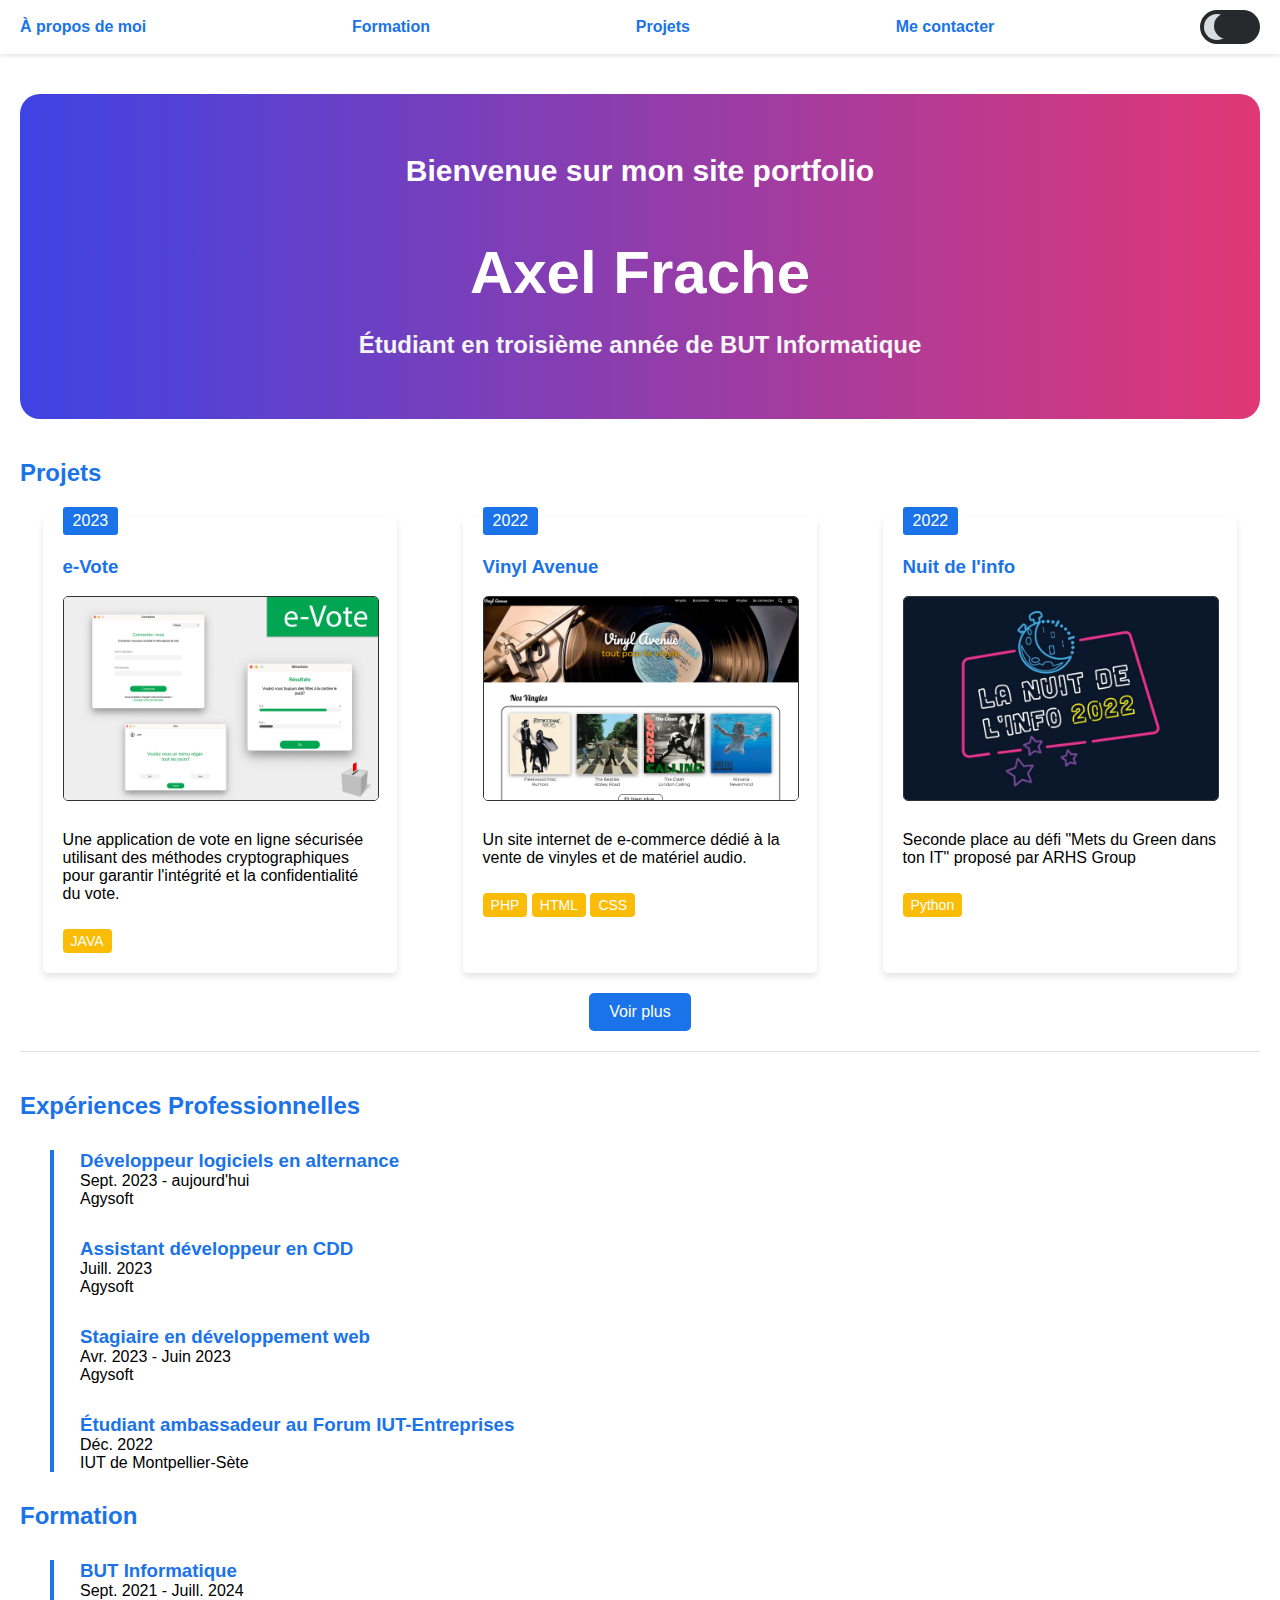
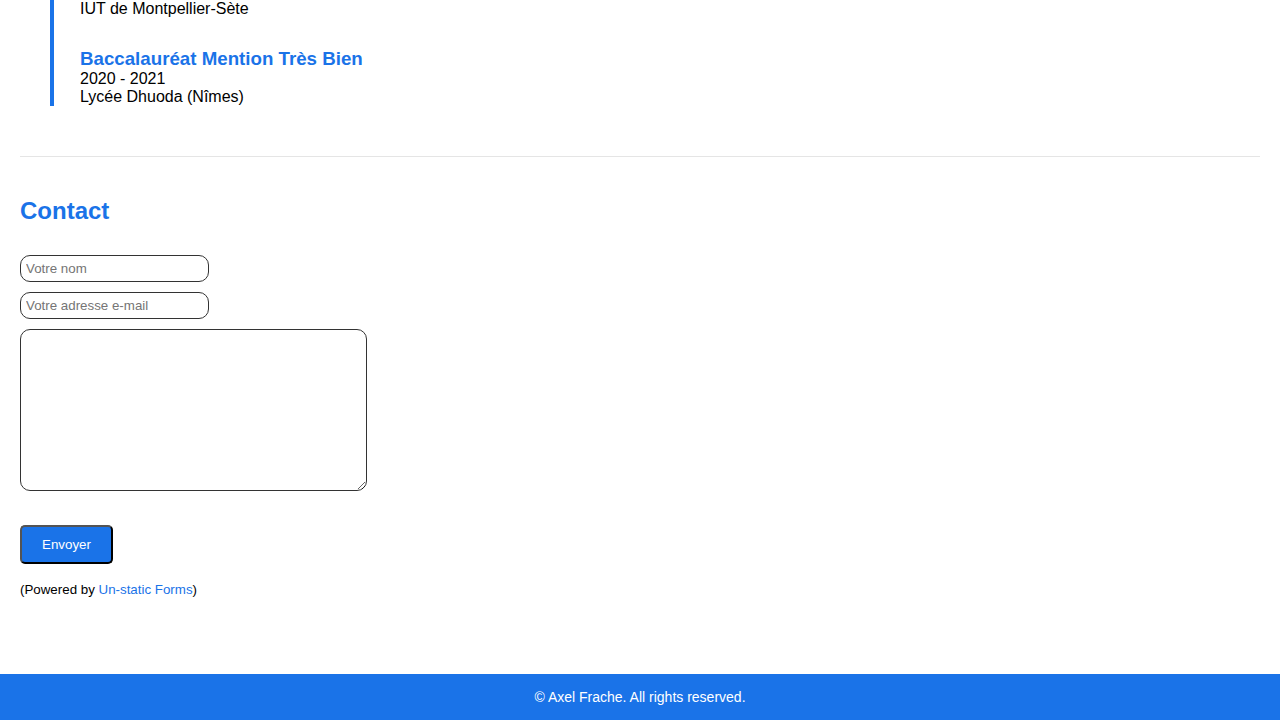
==== commit 3c896b71: "Modification section "Formation & Expériences"" ====
--- a/index.html
+++ b/index.html
@@ -70,26 +70,41 @@
 
     <!-- Formations -->
     <section id="formations">
-        <h2>Formation et expériences</h2>
+        <h2>Expériences Professionnelles</h2>
         <ul class="timeline">
-            <li class="timeline-item">
-                <span>2021 - 2024</span>
+            <li class = "timeline-item">
+                <h3>Développeur logiciels en alternance</h3>
+                <span>Sept. 2023 - aujourd'hui</span>
+                <ul>Agysoft</ul>
+            </li>
+            <li class = "timeline-item">
+
+                <h3>Assistant développeur en CDD</h3>
+                <span>Juill. 2023</span>
+                <ul>Agysoft</ul>
+            </li>
+            <li class="timeline-item">
+                <h3>Stagiaire en développement web</h3>
+                <span>Avr. 2023 - Juin 2023</span>
+                <ul>Agysoft</ul>
+            </li>
+            <li class="timeline-item">
+                <h3>Étudiant ambassadeur au Forum IUT-Entreprises</h3>
+                <span>Déc. 2022</span>
+                <ul>IUT de Montpellier-Sète</ul>
+            </li>
+        </ul>
+        <h2>Formation</h2>
+        <ul class="timeline">
+            <li class="timeline-item">
                 <h3>BUT Informatique</h3>
+                <span>Sept. 2021 - Juill. 2024</span>
                 <ul>IUT de Montpellier-Sète</ul>
             </li>
             <li class="timeline-item">
-                <span>Décembre 2022</span>
-                <h3>Étudiant ambassadeur au Forum IUT-Entreprises</h3>
-                <ul>IUT de Montpellier-Sète</ul>
-            </li>
-            <li class="timeline-item">
+                <h3>Baccalauréat Mention Très Bien</h3>
                 <span >2020 - 2021</span>
-                <h3>Baccalauréat Mention Très Bien</h3>
                 <ul>Lycée Dhuoda (Nîmes)</ul>
-            </li>
-            <li class="timeline-item">
-                <span>2017</span>
-                <h3>Stage chez Agysoft</h3>
             </li>
         </ul>
     </section>
--- a/css/styles.css
+++ b/css/styles.css
@@ -6,7 +6,10 @@
     --danger-color: #ea4335; /* Rouge Google */
     --background: #ffffff; /* Blanc */
     --text-color: #333;
-
+    --light: #d8dbe0;
+    --dark: #28292c;
+    --link: rgb(27, 129, 112);
+    --link-hover: rgb(24, 94, 82);
 }
 
 /* Styles généraux */
@@ -64,15 +67,23 @@
     height: 0;
 }
 
+nav > label {
+    position: absolute;
+    width: 100%;
+    height: 100px;
+    background-color: var(--dark);
+    border-radius: 50px;
+    cursor: pointer;
+}
+
 .slider {
     position: absolute;
-    cursor: pointer;
     top: 0;
     left: 0;
     right: 0;
     bottom: 0;
-    background-color: #ccc;
-    transition: .4s;
+    border-radius: 50px;
+    transition: 0.3s;
 }
 
 .slider:before {
@@ -86,12 +97,14 @@
     transition: .4s;
 }
 
-input:checked + .slider {
-    background-color: #2196F3;
-}
-
-input:checked + .slider:before {
+input:checked ~ .slider {
+    background-color: var(--light);
+}
+
+input:checked ~ .slider:before {
     transform: translateX(26px);
+    background-color: var(--dark);
+    box-shadow: none;
 }
 
 /* Arrondissement des bords du slider */
@@ -100,7 +113,17 @@
 }
 
 .slider.round:before {
+    content: "";
+    position: absolute;
+    top: 4px;
+    left: 4px;
+    width: 26px; 
+    height: 26px;
     border-radius: 50%;
+    box-shadow: inset 10px -1px 0px 0px var(--light);
+    background-color: var(--dark);
+    transition: 0.3s;
+
 }
 
 /* Couleurs pour le mode dark */
@@ -111,28 +134,28 @@
 
 /* Couleur de fond et couleur du texte de la section contact en mode sombre */
 .dark-mode #contact {
-    background-color: #333; /* Ou toute autre couleur sombre de votre choix */
-    color: #fff; /* Ou toute autre couleur claire de votre choix */
+    background-color: #333; 
+    color: #fff;
 }
 
 /* Couleur de fond et couleur du texte des champs de saisie et de la zone de texte en mode sombre */
 .dark-mode #contact input,
 
 .dark-mode #contact textarea {
-    background-color: #555; /* Ou toute autre couleur sombre de votre choix */
-    color: #fff; /* Ou toute autre couleur claire de votre choix */
+    background-color: #555; 
+    color: #fff; 
     border: 1px solid #777; /* Changer la couleur de la bordure si nécessaire */
 }
 
 /* Couleur de fond du bouton d'envoi en mode sombre */
 .dark-mode #contact button {
-    background-color: #555; /* Ou toute autre couleur sombre de votre choix */
-    color: #fff; /* Ou toute autre couleur claire de votre choix */
+    background-color: #555; 
+    color: #fff; 
 }
 
 /* Couleur de fond du bouton d'envoi en mode sombre lorsqu'il est survolé */
 .dark-mode #contact button:hover {
-    background-color: #777; /* Ou toute autre couleur sombre de votre choix */
+    background-color: #777; 
 }
 
 .dark-mode nav {
@@ -144,7 +167,6 @@
     background-color: #444;
     color: #ddd;
 }
-
 
 body.dark-mode {
     --primary-bg: #333;
@@ -538,4 +560,4 @@
 
 #cvDl:hover{
     text-decoration: underline;
-}
+}